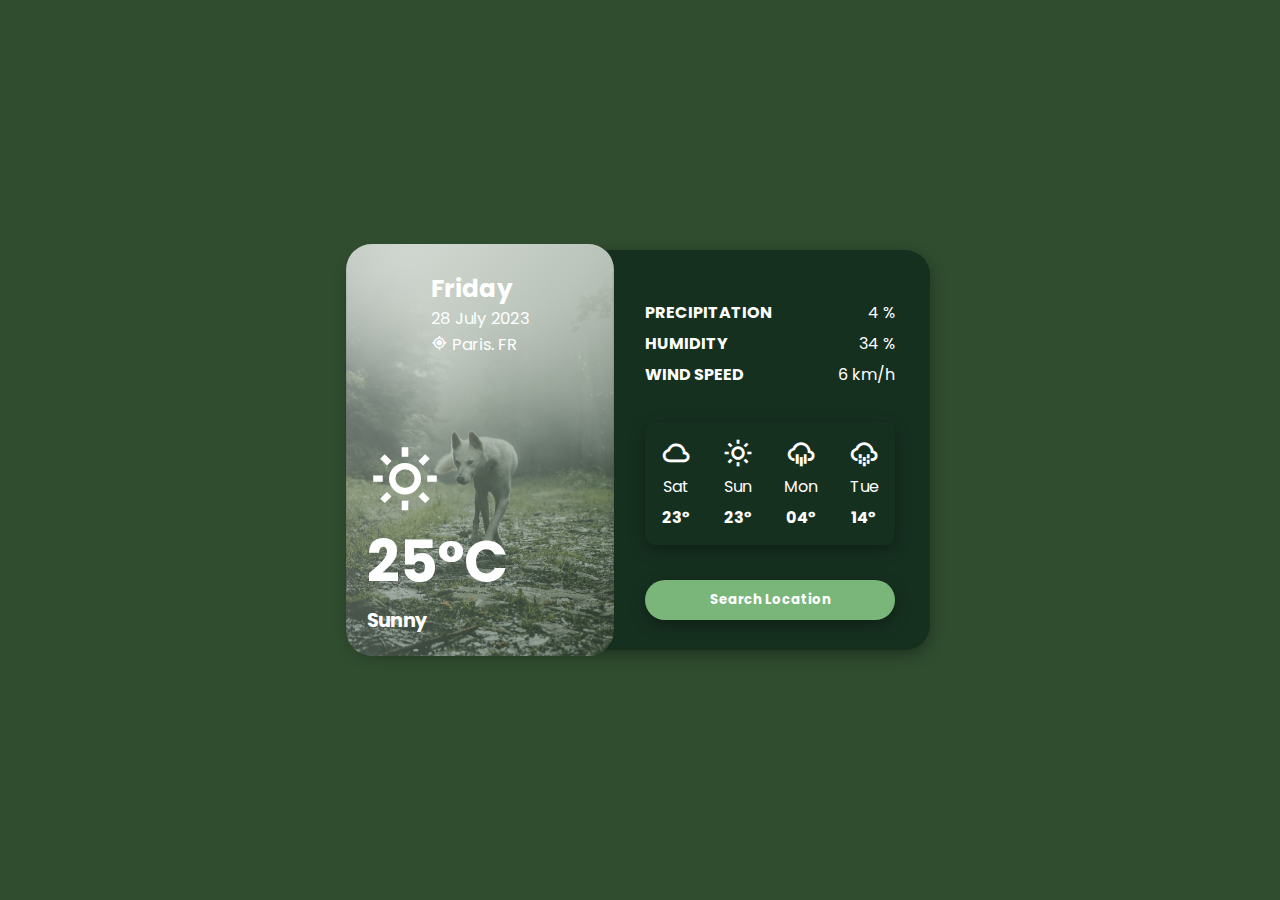
==== Minimal Weather App (witout API)/index.html @ 86d4f8e9 "update" ====
<!DOCTYPE html>
<html lang="en">

<head>
    <meta charset="UTF-8">
    <meta name="viewport" content="width=device-width, initial-scale=1.0">
    <link href='https://unpkg.com/boxicons@2.1.4/css/boxicons.min.css' rel='stylesheet'>
    <link rel="stylesheet" href="style.css">
    <title>Weather App</title>
</head>

<body>

    <div class="container">
        <div class="left-info">
            <div class="pic-gradient"></div>
            <div class="today-info">
                <h2>Friday</h2>
                <span>28 July 2023</span>
                <div>
                    <i class='bx bx-current-location'></i>
                    <span>Paris. FR</span>
                </div>
            </div>
            <div class="today-weather">
                    <i class='bx bx-sun' ></i>
                    <h1 class="weather-temp">
                        25°C
                    </h1>
                    <h3>Sunny</h3>
            </div>
        </div>

        <div class="right-info">
            <div class="day-info">
                <div>
                    <span class="title">PRECIPITATION</span>
                    <span class="value">4 %</span>
                </div>
                <div>
                    <span class="title">HUMIDITY</span>
                    <span class="value">34 %</span>
                </div>
                <div>
                    <span class="title">WIND SPEED</span>
                    <span class="value">6 km/h</span>
                </div>
            </div>

            <ul class="days-list">
                <li>
                    <i class='bx bx-cloud' ></i>
                    <span>Sat</span>
                    <span class="day-temp">23°</span>
                </li>
                <li>
                    <i class='bx bx-sun' ></i>
                    <span>Sun</span>
                    <span class="day-temp">23°
                <li>
                    <i class='bx bx-cloud-rain' ></i>
                    <span>Mon</span>
                    <span class="day-temp">04°</span>
                </li>
                <li>
                    <i class='bx bx-cloud-drizzle' ></i>
                    <span>Tue</span>
                    <span class="day-temp">14°</span>
                </li>
            </ul>

            <div class="btn-container">
                <button class="loc-button">Search Location</button>
            </div>

        </div>

    </div>

    <script type="text/javascript" src="index.js"></script>
    
</body>

</html>
---- Minimal Weather App (witout API)/style.css ----
@import url('https://fonts.googleapis.com/css2?family=Bebas+Neue&family=Poppins:wght@300;400;500;600;700;800&display=swap');

*{
    margin: 0;
    padding: 0;
    box-sizing: border-box;
    font-family: 'Poppins', sans-serif;
}

body{
    background-color: #304D30;
    height: 100vh;
    display: flex;
    align-items: center;
    justify-content: center;
}

.container{
    height: 400px;
    background-color: #163020;
    color: #fff;
    border-radius: 25px;
    box-shadow: 0 5px 15px rgba(0, 0, 0, 0.35);
}

.left-info{
    width: 260px;
    height: 100%;
    float: left;
    display: flex;
    border-radius: 25px;
    justify-content: center;
    background: url(marek-szturc-n3qWOO_WO3E-unsplash.jpg);
    background-position: center;
    background-size: cover;
    transform: scale(1.03) perspective(200px);
    cursor: pointer;
    box-shadow: 0 0 20px -10px rrgba(0, 0, 0, 0.2);
    transition: all 0.3s ease;
}

.left-info:hover{
    transform: scale(1.1) perspective(2500px) rotateY(5deg);
}

.pic-gradient{
    position: absolute;
    width: 100%;
    height: 100%;
    top: 0;
    left: 0;
    background: linear-gradient(135deg, #B6C4B6 10%, #304D30 100%);
    border-radius: 25px;
    opacity: 0.5;
}

.today-info{
    position: absolute;
    display: flex;
    flex-direction: column;
    margin-top: 25px;
}

.today-info .bx{
    animation: pulse 2s ease-in-out infinite;
}

@keyframes pulse {
  0%, 100% {
    transform: scale(1);
  }
  50% {
    transform: scale(1.2);
  }
}

.today-weather{
    position: absolute;
    display: flex;
    flex-direction: column;
    align-items: flex-start;
    bottom: 20px;
    left: 20px;
}

.today-weather .bx{
    font-size: 4.6rem;
    animation: rotate 5s linear infinite;
}

@keyframes rotate {
    from {
      transform: rotate(0deg);
    }
    to {
      transform: rotate(360deg);
    }
}

.weather-temp{
    font-weight: 700;
    font-size: 3.5rem;

}

.right-info{
    float: right;
    position: relative;
    height: 100%;
    padding-top: 25px;
}

.day-info{
    padding: 25px 35px;
    display: flex;
    flex-direction: column;
}

.day-info div:not(:last-child){
    margin-bottom: 6px;
}

.day-info div .title{
    font-weight: 700;
}

.day-info div .value{
    float: right;
}

.days-list{
    display: flex;
    list-style: none;
    margin: 10px 35px;
    box-shadow: 0 5px 15px rgba(0, 0, 0, 0.35);
    border-radius: 10px;
}

.days-list li{
    padding: 15px;
    cursor: pointer;
    display: flex;
    flex-direction: column;
    justify-content: space-between;
    align-items: center;
    border-radius: 10px;
    transition: all 0.3s ease;
}

.days-list li .bx{
    margin-bottom: 5px;
    font-size: 2rem;
}

.days-list li:hover{
    transform: scale(1.1);
    background: #fff;
    color: #222831;
    box-shadow: 0 5px 15px rgba(0, 0, 0, 0.35);
}

.days-list li .day-temp{
    margin-top: 6px;
    font-weight: 700;
}

.btn-container{
    padding: 25px 35px;
}

.loc-button{
    outline: none;
    width: 100%;
    border: none;
    font-weight: 700;
    border-radius: 25px;
    padding: 10px;
    background: #7ab67a;
    color: #fff;
    cursor: pointer;
    box-shadow: 0 5px 15px rgba(0, 0, 0, 0.35);
    transition: all 0.3s ease;
}

.loc-button:hover{
    background: #B6C4B6;
}
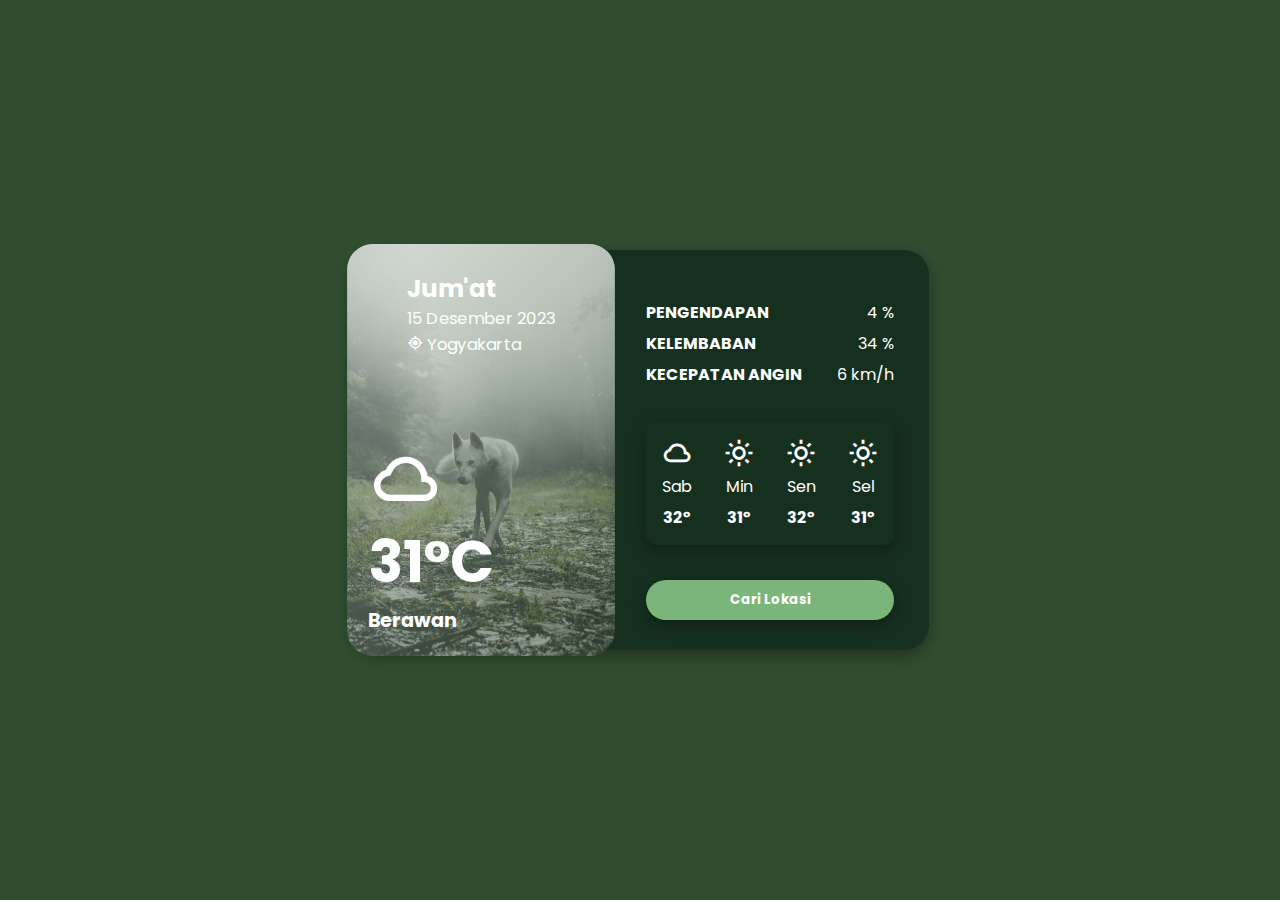
==== commit 5b0f2267: "Update again" ====
--- a/Minimal Weather App (witout API)/index.html
+++ b/Minimal Weather App (witout API)/index.html
@@ -6,7 +6,7 @@
     <meta name="viewport" content="width=device-width, initial-scale=1.0">
     <link href='https://unpkg.com/boxicons@2.1.4/css/boxicons.min.css' rel='stylesheet'>
     <link rel="stylesheet" href="style.css">
-    <title>Weather App</title>
+    <title>Aplikasi Cuaca</title>
 </head>
 
 <body>
@@ -15,34 +15,34 @@
         <div class="left-info">
             <div class="pic-gradient"></div>
             <div class="today-info">
-                <h2>Friday</h2>
-                <span>28 July 2023</span>
+                <h2>Jum'at</h2>
+                <span>15 Desember 2023</span>
                 <div>
                     <i class='bx bx-current-location'></i>
-                    <span>Paris. FR</span>
+                    <span>Yogyakarta</span>
                 </div>
             </div>
             <div class="today-weather">
-                    <i class='bx bx-sun' ></i>
+                    <i class='bx bx-cloud'></i>
                     <h1 class="weather-temp">
-                        25°C
+                        31°C
                     </h1>
-                    <h3>Sunny</h3>
+                    <h3>Berawan</h3>
             </div>
         </div>
 
         <div class="right-info">
             <div class="day-info">
                 <div>
-                    <span class="title">PRECIPITATION</span>
+                    <span class="title">PENGENDAPAN</span>
                     <span class="value">4 %</span>
                 </div>
                 <div>
-                    <span class="title">HUMIDITY</span>
+                    <span class="title">KELEMBABAN</span>
                     <span class="value">34 %</span>
                 </div>
                 <div>
-                    <span class="title">WIND SPEED</span>
+                    <span class="title">KECEPATAN ANGIN</span>
                     <span class="value">6 km/h</span>
                 </div>
             </div>
@@ -50,27 +50,27 @@
             <ul class="days-list">
                 <li>
                     <i class='bx bx-cloud' ></i>
-                    <span>Sat</span>
-                    <span class="day-temp">23°</span>
+                    <span>Sab</span>
+                    <span class="day-temp">32°</span>
                 </li>
                 <li>
                     <i class='bx bx-sun' ></i>
-                    <span>Sun</span>
-                    <span class="day-temp">23°
+                    <span>Min</span>
+                    <span class="day-temp">31°
                 <li>
-                    <i class='bx bx-cloud-rain' ></i>
-                    <span>Mon</span>
-                    <span class="day-temp">04°</span>
+                    <i class='bx bx-sun' ></i>
+                    <span>Sen</span>
+                    <span class="day-temp">32°</span>
                 </li>
                 <li>
-                    <i class='bx bx-cloud-drizzle' ></i>
-                    <span>Tue</span>
-                    <span class="day-temp">14°</span>
+                    <i class='bx bx-sun' ></i>
+                    <span>Sel</span>
+                    <span class="day-temp">31°</span>
                 </li>
             </ul>
 
             <div class="btn-container">
-                <button class="loc-button">Search Location</button>
+                <button class="loc-button">Cari Lokasi</button>
             </div>
 
         </div>
--- a/Minimal Weather App (witout API)/style.css
+++ b/Minimal Weather App (witout API)/style.css
@@ -13,6 +13,32 @@
     display: flex;
     align-items: center;
     justify-content: center;
+}
+
+.bx-cloud{
+    animation: moveCloud 5s ease-in-out infinite;
+}
+
+@keyframes moveCloud {
+  0%, 100% {
+    transform: translateX(0);
+  }
+  50% {
+    transform: translateX(10px);
+  }
+}
+
+.bx-sun{
+    animation: rotate 40s linear infinite;
+}
+
+@keyframes rotate {
+    from {
+      transform: rotate(0deg);
+    }
+    to {
+      transform: rotate(360deg);
+    }
 }
 
 .container{
@@ -85,16 +111,7 @@
 
 .today-weather .bx{
     font-size: 4.6rem;
-    animation: rotate 5s linear infinite;
-}
-
-@keyframes rotate {
-    from {
-      transform: rotate(0deg);
-    }
-    to {
-      transform: rotate(360deg);
-    }
+
 }
 
 .weather-temp{
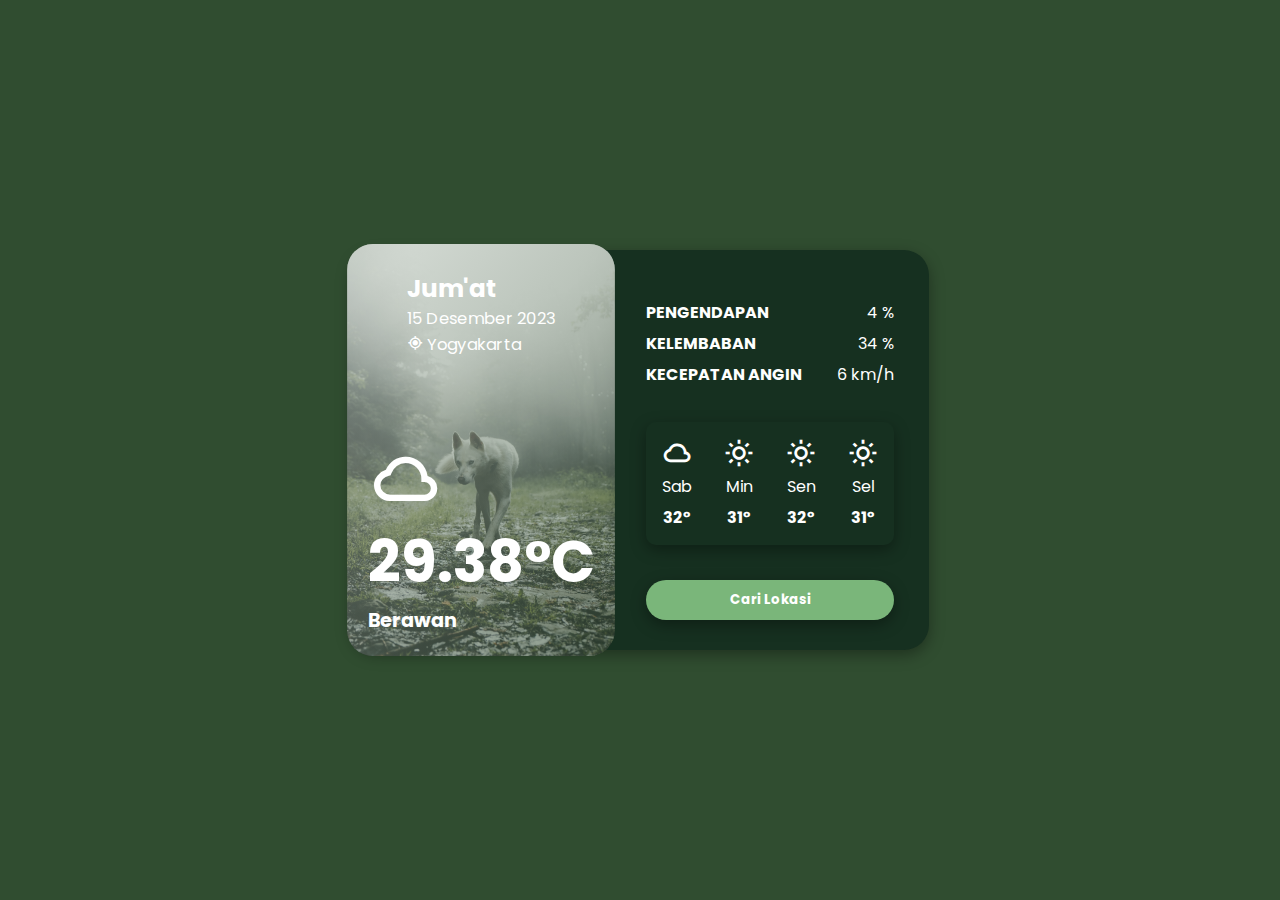
==== commit 5cd8be85: "Update lagi" ====
--- a/Minimal Weather App (witout API)/index.html
+++ b/Minimal Weather App (witout API)/index.html
@@ -24,10 +24,9 @@
             </div>
             <div class="today-weather">
                     <i class='bx bx-cloud'></i>
-                    <h1 class="weather-temp">
-                        31°C
-                    </h1>
-                    <h3>Berawan</h3>
+                    <h2 class="weather-temp">
+                    </h2>
+                    <h3 class="weather-condition">Berawan</h3>
             </div>
         </div>
 
@@ -70,7 +69,7 @@
             </ul>
 
             <div class="btn-container">
-                <button class="loc-button">Cari Lokasi</button>
+                <button class="loc-button" onclick="generateRandomWeather()">Cari Lokasi</button>
             </div>
 
         </div>
--- a/Minimal Weather App (witout API)/style.css
+++ b/Minimal Weather App (witout API)/style.css
@@ -200,5 +200,6 @@
 }
 
 .loc-button:hover{
+    transform: scale(1.05);
     background: #B6C4B6;
 }